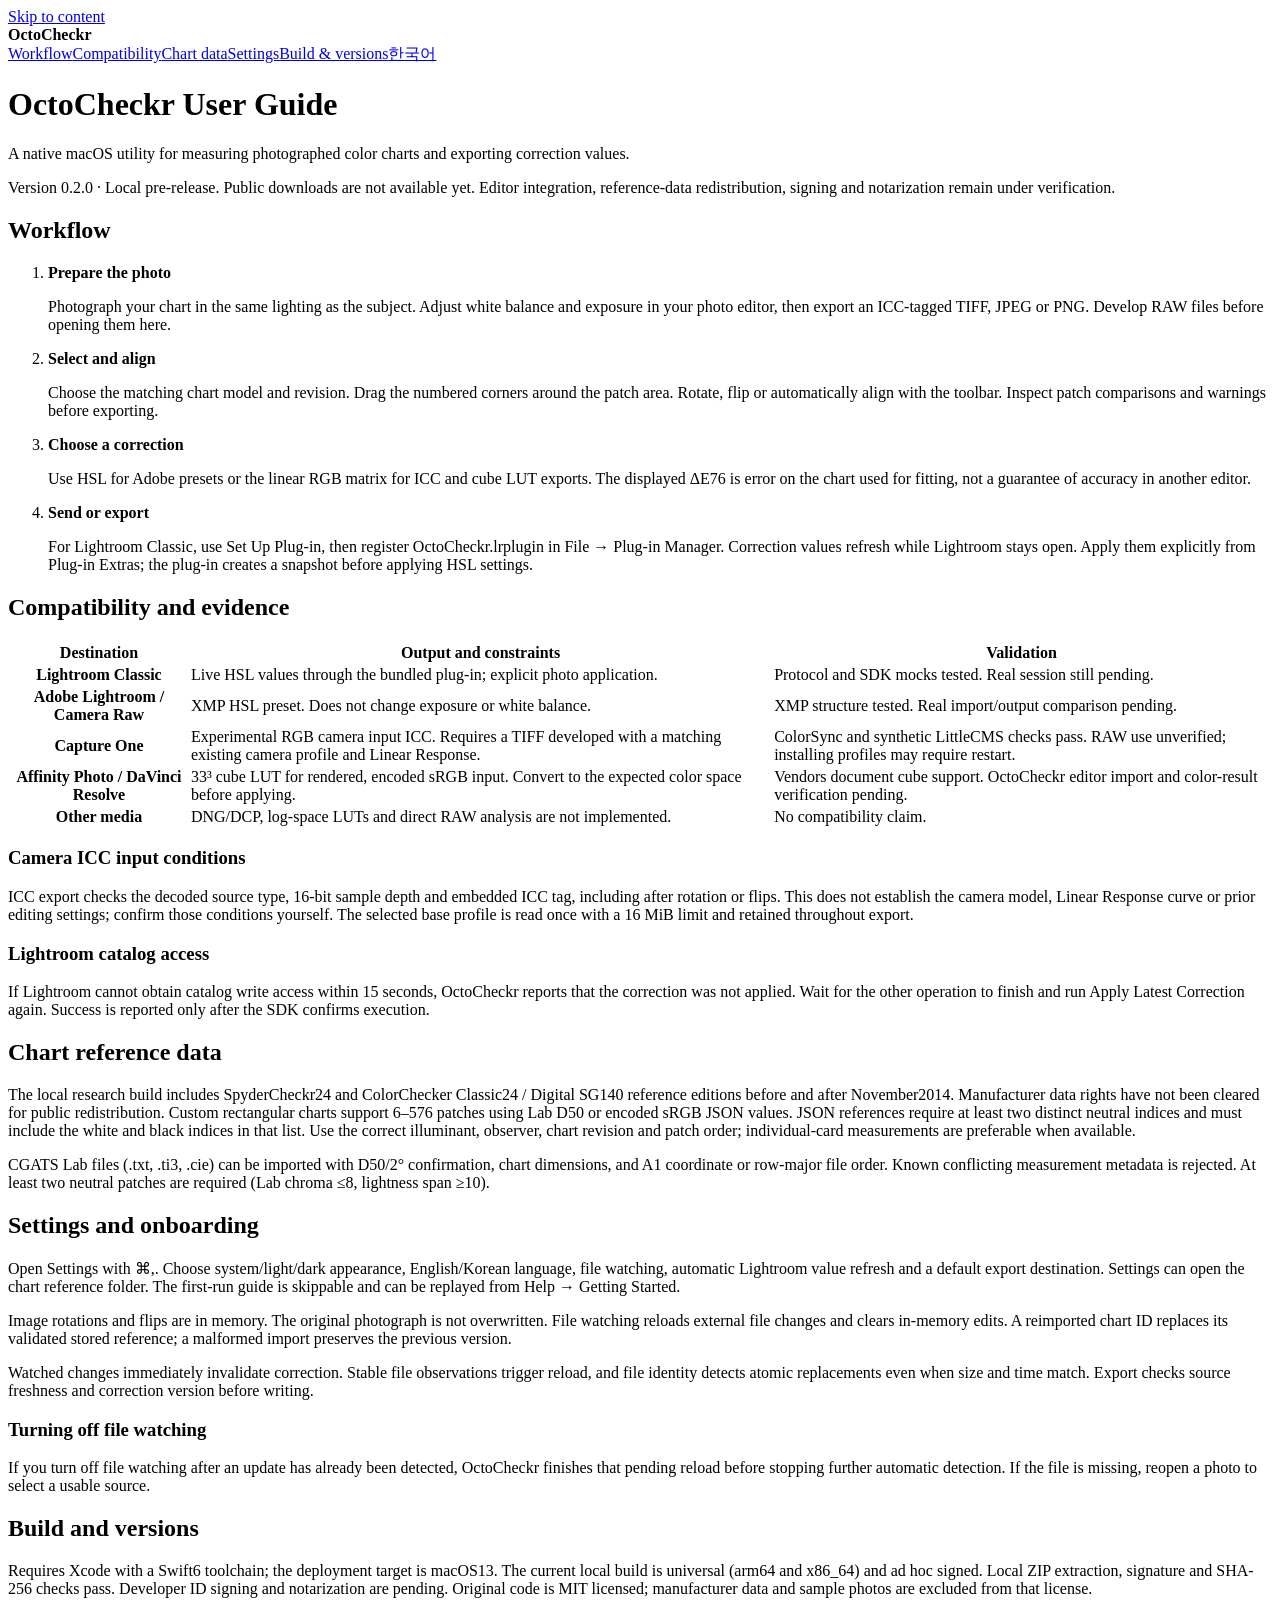
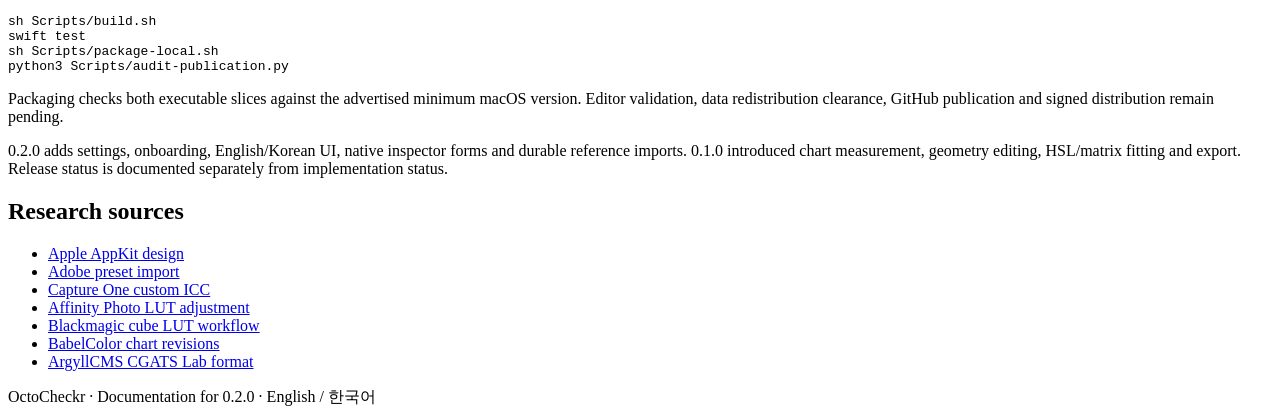
==== docs/index.html @ c14e6cee "Publish original license and release documentation: docs/index.html" ====
<!doctype html><html lang="en"><head><meta charset="utf-8"><meta name="viewport" content="width=device-width,initial-scale=1"><title>OctoCheckr User Guide</title><meta name="description" content="A native macOS utility for measuring photographed color charts and exporting correction values."><link rel="stylesheet" href="style.css"></head><body><a class="skip" href="#main">Skip to content</a><header>
<div><strong>OctoCheckr</strong><nav aria-label="Sections"><a href="#workflow">Workflow</a><a href="#compatibility">Compatibility</a><a href="#charts">Chart data</a><a href="#settings">Settings</a><a href="#versions">Build &amp; versions</a><a href="ko/index.html" hreflang="ko">한국어</a></nav>
</div>
</header>
<main id="main">
<h1>OctoCheckr User Guide</h1>
<p>A native macOS utility for measuring photographed color charts and exporting correction values.</p>
<p class="status muted">Version 0.2.0 · Local pre-release. Public downloads are not available yet. Editor integration, reference-data redistribution, signing and notarization remain under verification.</p>
<section id="workflow">
<h2>Workflow</h2>
<ol><li><strong>Prepare the photo</strong><p>Photograph your chart in the same lighting as the subject. Adjust white balance and exposure in your photo editor, then export an ICC-tagged TIFF, JPEG or PNG. Develop RAW files before opening them here.</p>
</li>
<li><strong>Select and align</strong><p>Choose the matching chart model and revision. Drag the numbered corners around the patch area. Rotate, flip or automatically align with the toolbar. Inspect patch comparisons and warnings before exporting.</p>
</li>
<li><strong>Choose a correction</strong><p>Use HSL for Adobe presets or the linear RGB matrix for ICC and cube LUT exports. The displayed ΔE76 is error on the chart used for fitting, not a guarantee of accuracy in another editor.</p>
</li>
<li><strong>Send or export</strong><p>For Lightroom Classic, use Set Up Plug-in, then register OctoCheckr.lrplugin in File → Plug-in Manager. Correction values refresh while Lightroom stays open. Apply them explicitly from Plug-in Extras; the plug-in creates a snapshot before applying HSL settings.</p>
</li>
</ol>
</section>
<section id="compatibility">
<h2>Compatibility and evidence</h2>
<div class="table-scroll" tabindex="0" role="region" aria-label="Compatibility and evidence"><table><thead><tr><th scope="col">Destination</th><th scope="col">Output and constraints</th><th scope="col">Validation</th></tr>
</thead>
<tbody><tr><th scope="row">Lightroom Classic</th><td>Live HSL values through the bundled plug-in; explicit photo application.</td><td>Protocol and SDK mocks tested. Real session still pending.</td></tr>
<tr><th scope="row">Adobe Lightroom / Camera Raw</th><td>XMP HSL preset. Does not change exposure or white balance.</td><td>XMP structure tested. Real import/output comparison pending.</td></tr>
<tr><th scope="row">Capture One</th><td>Experimental RGB camera input ICC. Requires a TIFF developed with a matching existing camera profile and Linear Response.</td><td>ColorSync and synthetic LittleCMS checks pass. RAW use unverified; installing profiles may require restart.</td></tr>
<tr><th scope="row">Affinity Photo / DaVinci Resolve</th><td>33³ cube LUT for rendered, encoded sRGB input. Convert to the expected color space before applying.</td><td>Vendors document cube support. OctoCheckr editor import and color-result verification pending.</td></tr>
<tr><th scope="row">Other media</th><td>DNG/DCP, log-space LUTs and direct RAW analysis are not implemented.</td><td>No compatibility claim.</td></tr>
</tbody>
</table>
</div>
<h3>Camera ICC input conditions</h3>
<p>ICC export checks the decoded source type, 16-bit sample depth and embedded ICC tag, including after rotation or flips. This does not establish the camera model, Linear Response curve or prior editing settings; confirm those conditions yourself. The selected base profile is read once with a 16 MiB limit and retained throughout export.</p>
<h3>Lightroom catalog access</h3>
<p>If Lightroom cannot obtain catalog write access within 15 seconds, OctoCheckr reports that the correction was not applied. Wait for the other operation to finish and run Apply Latest Correction again. Success is reported only after the SDK confirms execution.</p>
</section>
<section id="charts">
<h2>Chart reference data</h2>
<p>The local research build includes SpyderCheckr24 and ColorChecker Classic24 / Digital SG140 reference editions before and after November2014. Manufacturer data rights have not been cleared for public redistribution. Custom rectangular charts support 6–576 patches using Lab D50 or encoded sRGB JSON values. JSON references require at least two distinct neutral indices and must include the white and black indices in that list. Use the correct illuminant, observer, chart revision and patch order; individual-card measurements are preferable when available.</p>
<p>CGATS Lab files (.txt, .ti3, .cie) can be imported with D50/2° confirmation, chart dimensions, and A1 coordinate or row-major file order. Known conflicting measurement metadata is rejected. At least two neutral patches are required (Lab chroma ≤8, lightness span ≥10).</p>
</section>
<section id="settings">
<h2>Settings and onboarding</h2>
<p>Open Settings with ⌘,. Choose system/light/dark appearance, English/Korean language, file watching, automatic Lightroom value refresh and a default export destination. Settings can open the chart reference folder. The first-run guide is skippable and can be replayed from Help → Getting Started.</p>
<p>Image rotations and flips are in memory. The original photograph is not overwritten. File watching reloads external file changes and clears in-memory edits. A reimported chart ID replaces its validated stored reference; a malformed import preserves the previous version.</p>
<p>Watched changes immediately invalidate correction. Stable file observations trigger reload, and file identity detects atomic replacements even when size and time match. Export checks source freshness and correction version before writing.</p>
<h3>Turning off file watching</h3>
<p>If you turn off file watching after an update has already been detected, OctoCheckr finishes that pending reload before stopping further automatic detection. If the file is missing, reopen a photo to select a usable source.</p>
</section>
<section id="versions">
<h2>Build and versions</h2>
<p>Requires Xcode with a Swift6 toolchain; the deployment target is macOS13. The current local build is universal (arm64 and x86_64) and ad hoc signed. Local ZIP extraction, signature and SHA-256 checks pass. Developer ID signing and notarization are pending. Original code is MIT licensed; manufacturer data and sample photos are excluded from that license.</p>
<pre><code>sh Scripts/build.sh
swift test
sh Scripts/package-local.sh
python3 Scripts/audit-publication.py</code></pre><p>Packaging checks both executable slices against the advertised minimum macOS version. Editor validation, data redistribution clearance, GitHub publication and signed distribution remain pending.</p><p>0.2.0 adds settings, onboarding, English/Korean UI, native inspector forms and durable reference imports. 0.1.0 introduced chart measurement, geometry editing, HSL/matrix fitting and export. Release status is documented separately from implementation status.</p>
</section>
<h2>Research sources</h2>
<ul><li><a href="https://developer.apple.com/videos/play/wwdc2025/310/">Apple AppKit design</a></li>
<li><a href="https://helpx.adobe.com/lightroom/desktop/kb/faq-install-presets-profiles.html">Adobe preset import</a></li>
<li><a href="https://support.captureone.com/hc/en-us/articles/360002409057-How-do-I-install-and-import-my-own-color-profiles">Capture One custom ICC</a></li>
<li><a href="https://affinity.help/photo2/en-US.lproj/pages/Adjustments/adjustment_3dLut.html">Affinity Photo LUT adjustment</a></li>
<li><a href="https://documents.blackmagicdesign.com/UserManuals/BlackmagicVideoAssistManual.pdf">Blackmagic cube LUT workflow</a></li>
<li><a href="https://babelcolor.com/colorchecker-2.htm">BabelColor chart revisions</a></li>
<li><a href="https://www.argyllcms.com/doc/ti3_format.html">ArgyllCMS CGATS Lab format</a></li>
</ul>
</main>
<footer>
OctoCheckr · Documentation for 0.2.0 · <span class="language-pair">English / 한국어</span></footer>
</body></html>
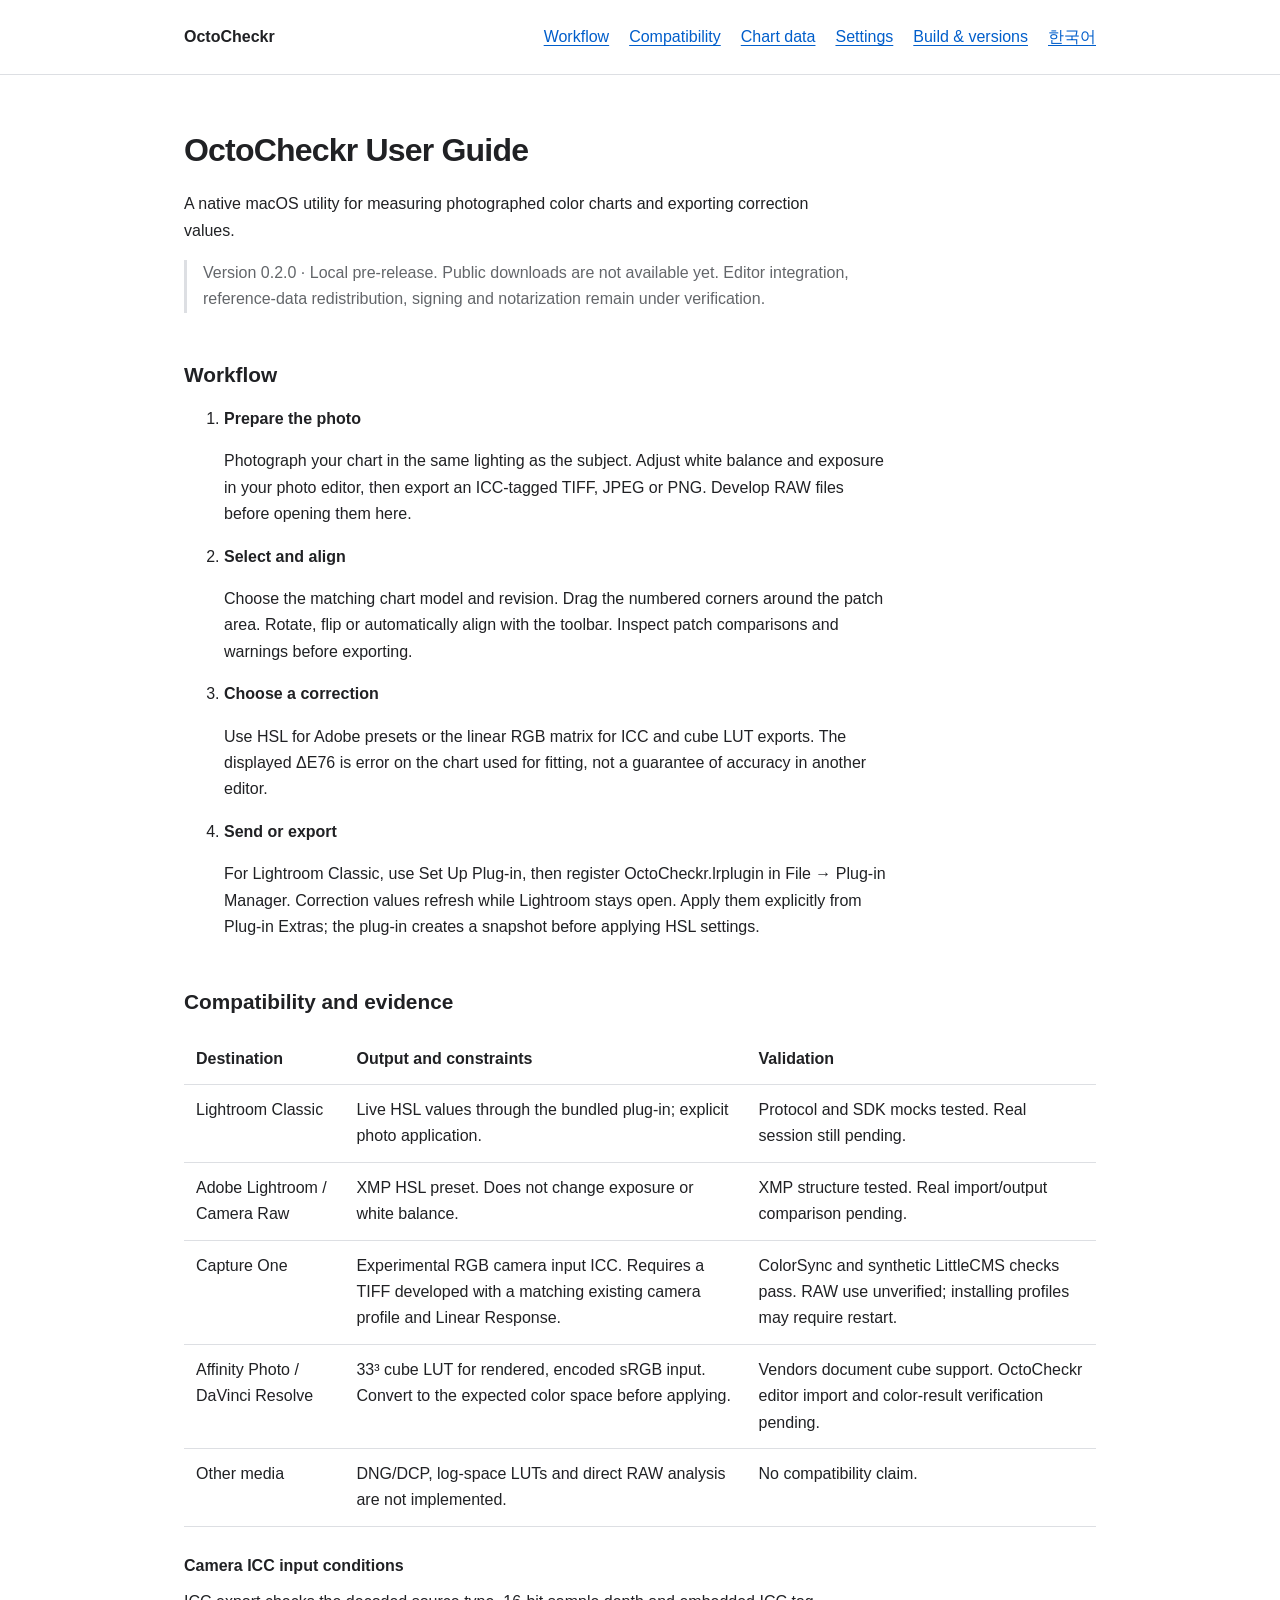
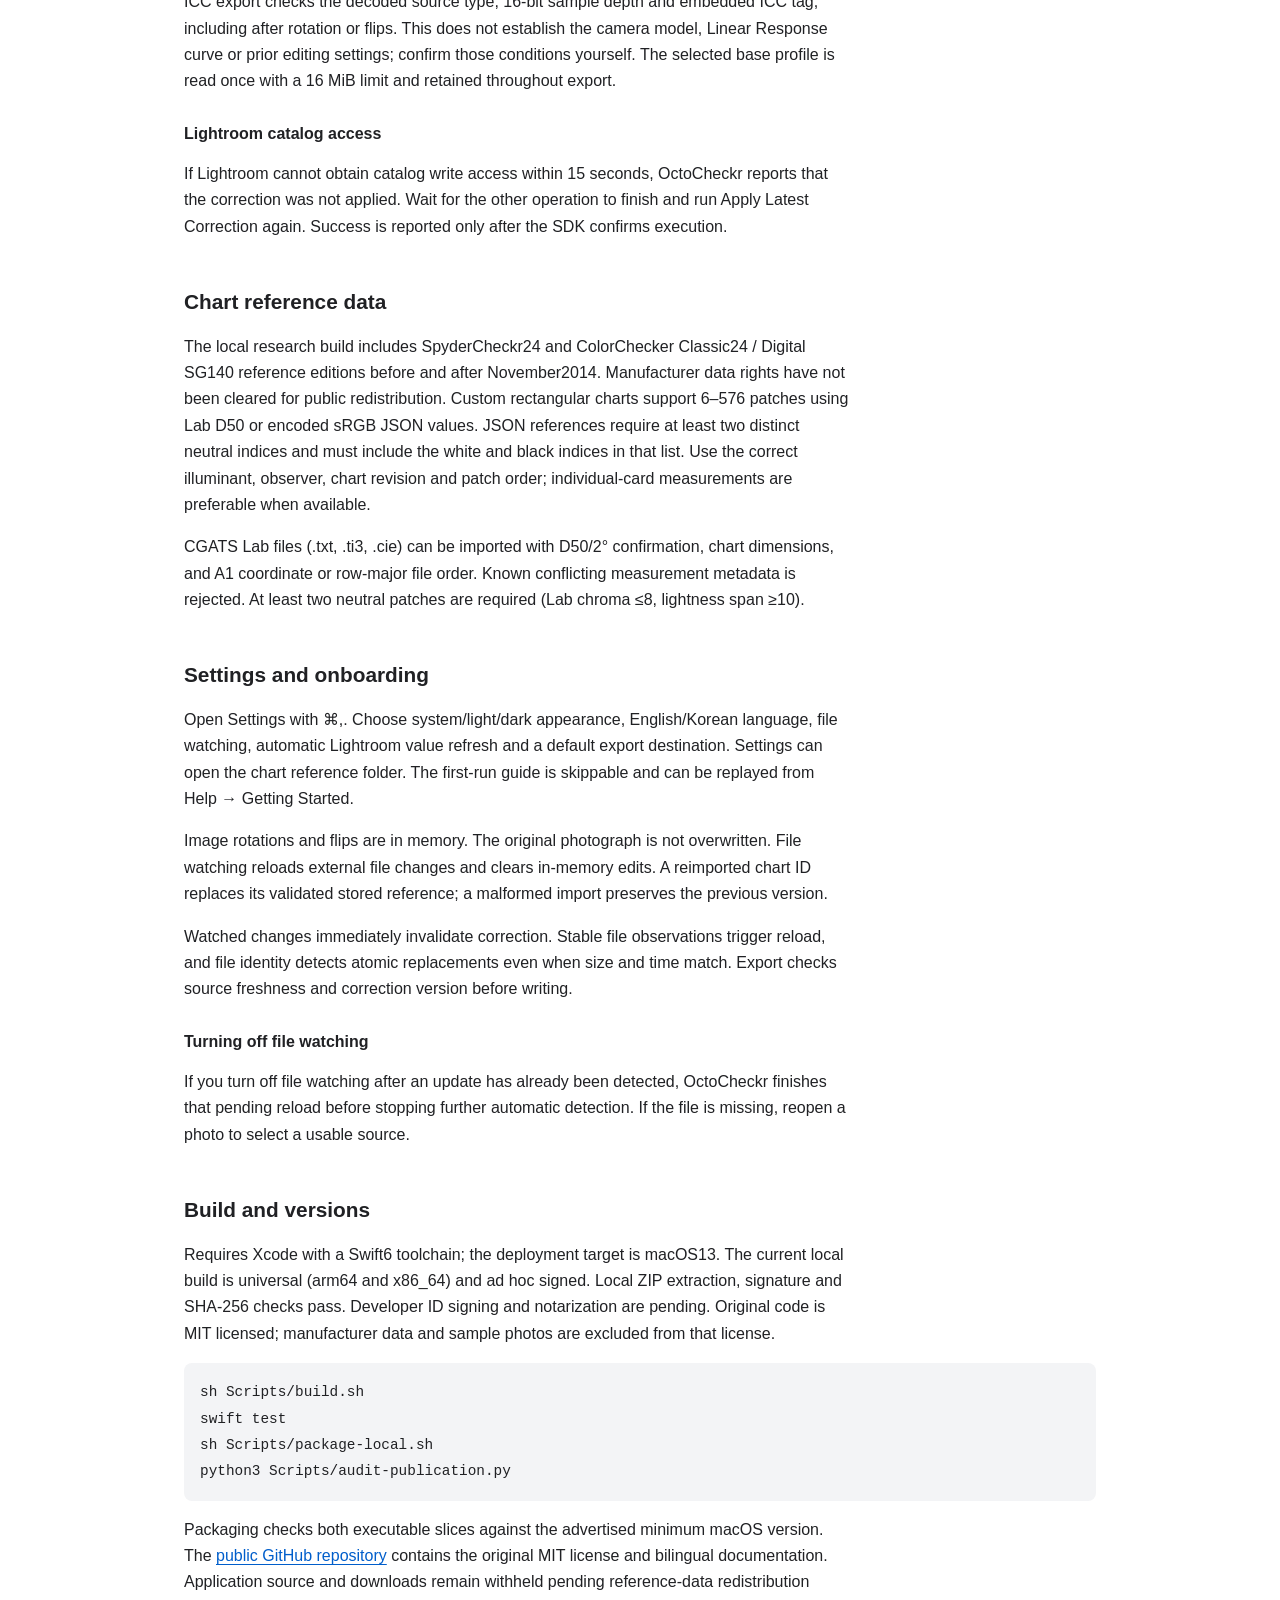
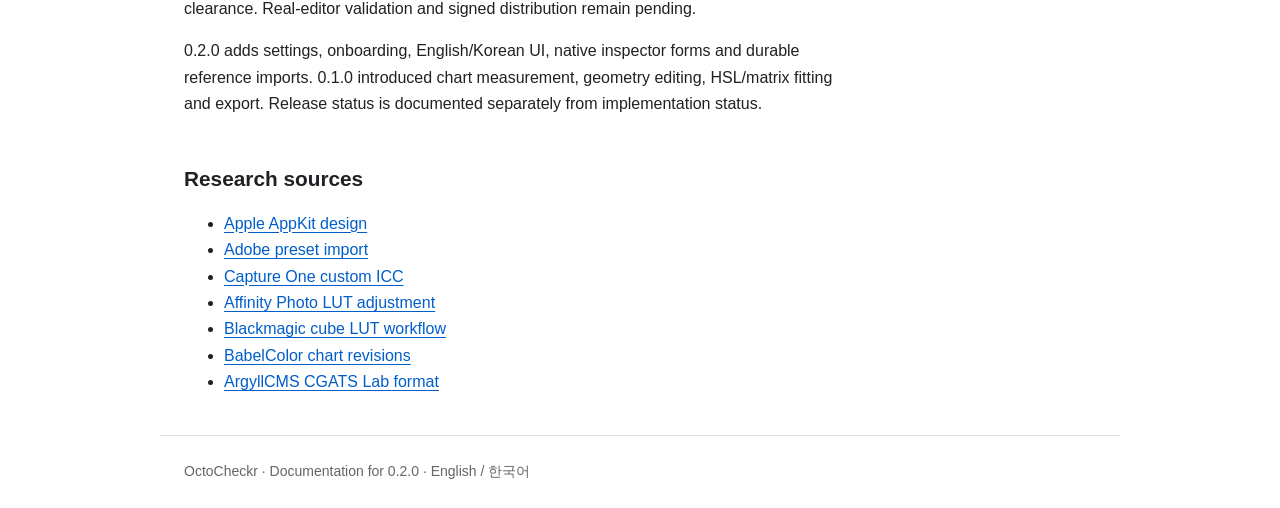
==== commit bd0408c1: "Update documentation to reflect public repository status" ====
--- a/docs/index.html
+++ b/docs/index.html
@@ -54,7 +54,7 @@
 <pre><code>sh Scripts/build.sh
 swift test
 sh Scripts/package-local.sh
-python3 Scripts/audit-publication.py</code></pre><p>Packaging checks both executable slices against the advertised minimum macOS version. Editor validation, data redistribution clearance, GitHub publication and signed distribution remain pending.</p><p>0.2.0 adds settings, onboarding, English/Korean UI, native inspector forms and durable reference imports. 0.1.0 introduced chart measurement, geometry editing, HSL/matrix fitting and export. Release status is documented separately from implementation status.</p>
+python3 Scripts/audit-publication.py</code></pre><p>Packaging checks both executable slices against the advertised minimum macOS version. The <a href="https://github.com/seunghyukchoe/OctoCheckr">public GitHub repository</a> contains the original MIT license and bilingual documentation. Application source and downloads remain withheld pending reference-data redistribution clearance. Real-editor validation and signed distribution remain pending.</p><p>0.2.0 adds settings, onboarding, English/Korean UI, native inspector forms and durable reference imports. 0.1.0 introduced chart measurement, geometry editing, HSL/matrix fitting and export. Release status is documented separately from implementation status.</p>
 </section>
 <h2>Research sources</h2>
 <ul><li><a href="https://developer.apple.com/videos/play/wwdc2025/310/">Apple AppKit design</a></li>
--- a/docs/style.css
+++ b/docs/style.css
@@ -0,0 +1,8 @@
+:root{color-scheme:light dark;font:16px/1.65 -apple-system,BlinkMacSystemFont,"Segoe UI",sans-serif;--surface:#fff;--text:#202124;--muted:#63666a;--rule:#dddfe3;--link:#005ecb;--code:#f3f4f6}
+*{box-sizing:border-box}body{margin:0;background:var(--surface);color:var(--text)}a{color:var(--link);text-underline-offset:.2em}a:focus-visible{outline:3px solid var(--link);outline-offset:4px;border-radius:3px}.skip{position:absolute;left:1rem;top:-4rem;background:var(--surface);padding:.5rem}.skip:focus{top:1rem}header{border-bottom:1px solid var(--rule)}header>div,main,footer{max-width:960px;margin:auto;padding:24px}header>div{display:flex;gap:24px;align-items:center;justify-content:space-between}nav{display:flex;gap:20px;flex-wrap:wrap}h1{font-size:2rem;line-height:1.2;letter-spacing:-.025em;margin-top:32px}h2{font-size:1.3rem;line-height:1.35;margin-top:48px}p,li{max-width:75ch}.muted{color:var(--muted)}.status{border-left:3px solid var(--rule);padding-left:16px}.table-scroll{overflow:auto}table{border-collapse:collapse;width:100%;min-width:650px;text-align:left}th,td{padding:12px;vertical-align:top;border-bottom:1px solid var(--rule)}th{font-weight:600}pre{overflow:auto;background:var(--code);padding:16px;border-radius:8px}code{font: .9em/1.6 ui-monospace,SFMono-Regular,Menlo,monospace}footer{border-top:1px solid var(--rule);font-size:.875rem;color:var(--muted)}@media(prefers-color-scheme:dark){:root{--surface:#1c1c1e;--text:#f2f2f7;--muted:#b5b5bb;--rule:#414146;--link:#81b5ff;--code:#2c2c2e}}@media(max-width:600px){header>div{align-items:flex-start;flex-direction:column;gap:12px}header>div,main,footer{padding:20px}h1{font-size:1.7rem}nav{gap:16px}}@media(prefers-reduced-motion:no-preference){html{scroll-behavior:smooth}}
+
+h3{font-size:1rem;line-height:1.4;margin:28px 0 8px}section{scroll-margin-top:24px}tbody th{font-weight:500}section>p:first-of-type{margin-top:12px}
+
+.table-scroll:focus-visible{outline:3px solid var(--link);outline-offset:4px;border-radius:3px}
+
+.language-pair { white-space: nowrap; }
